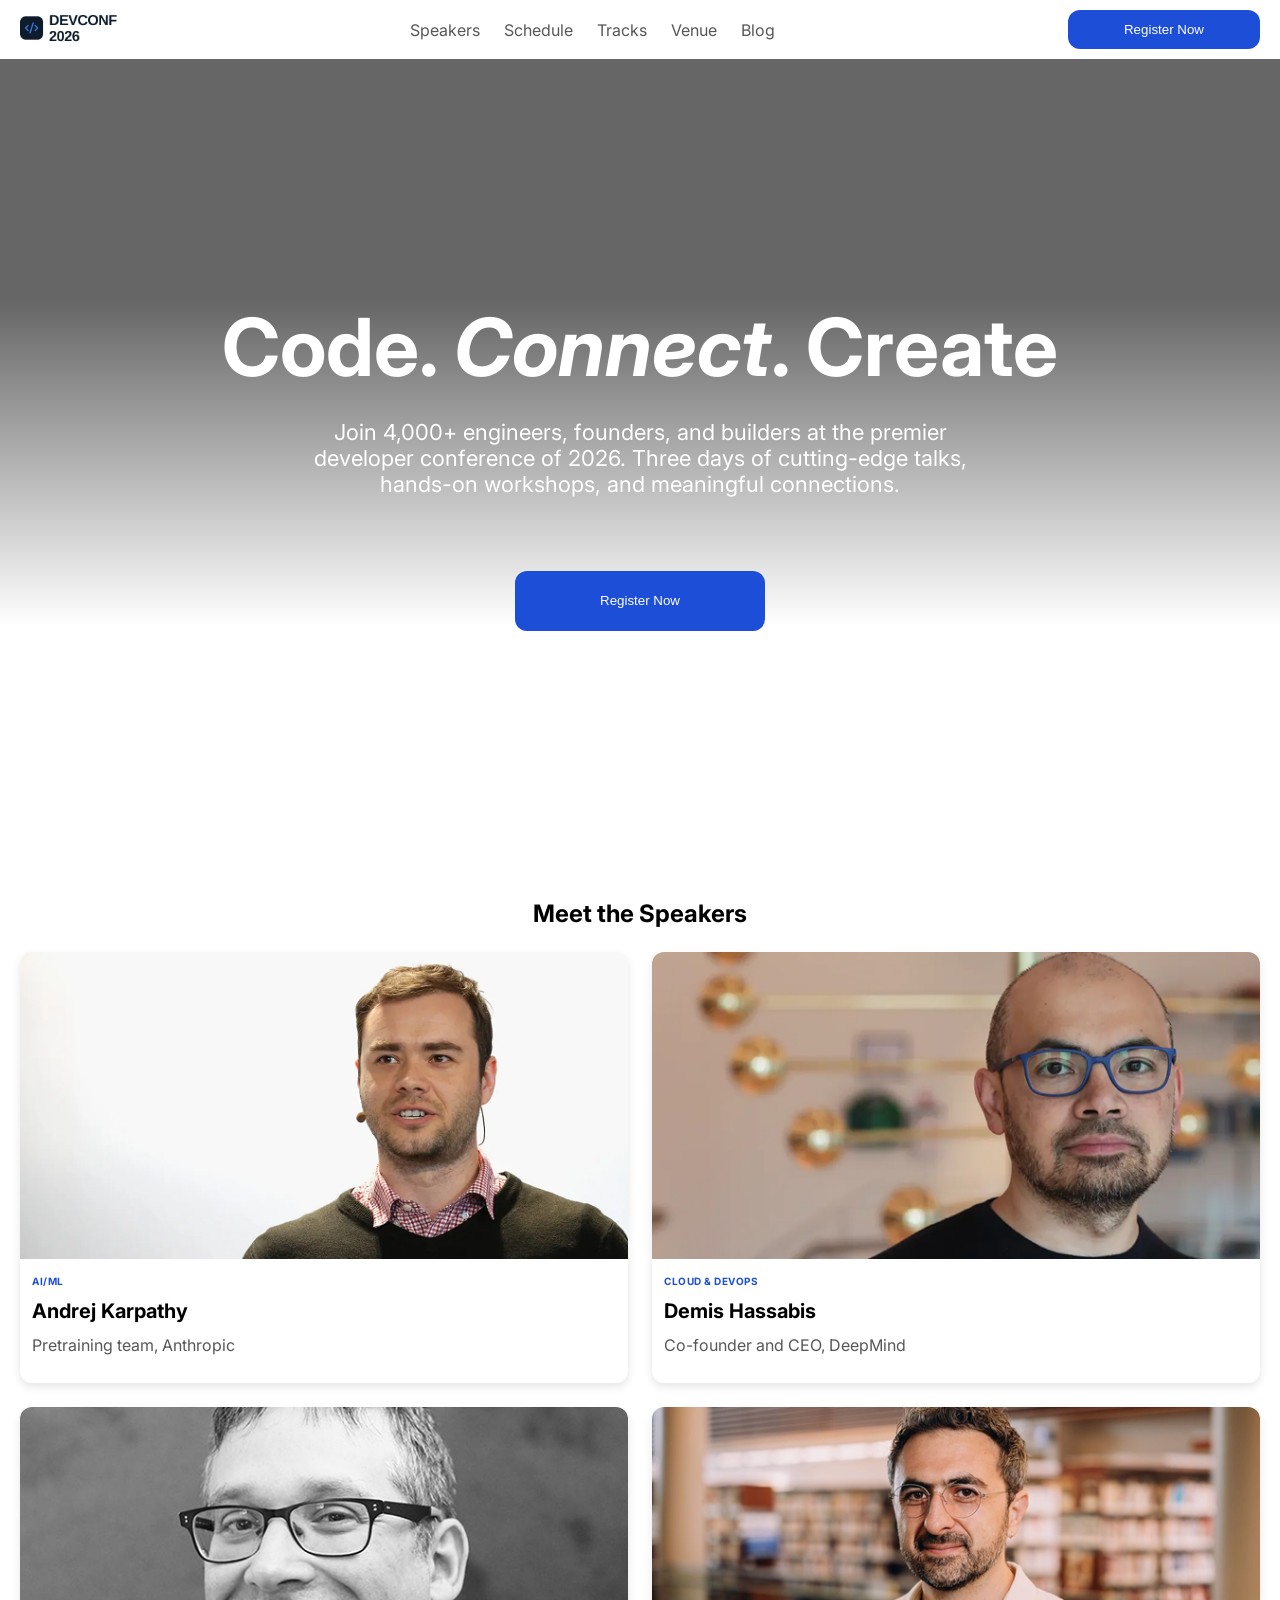
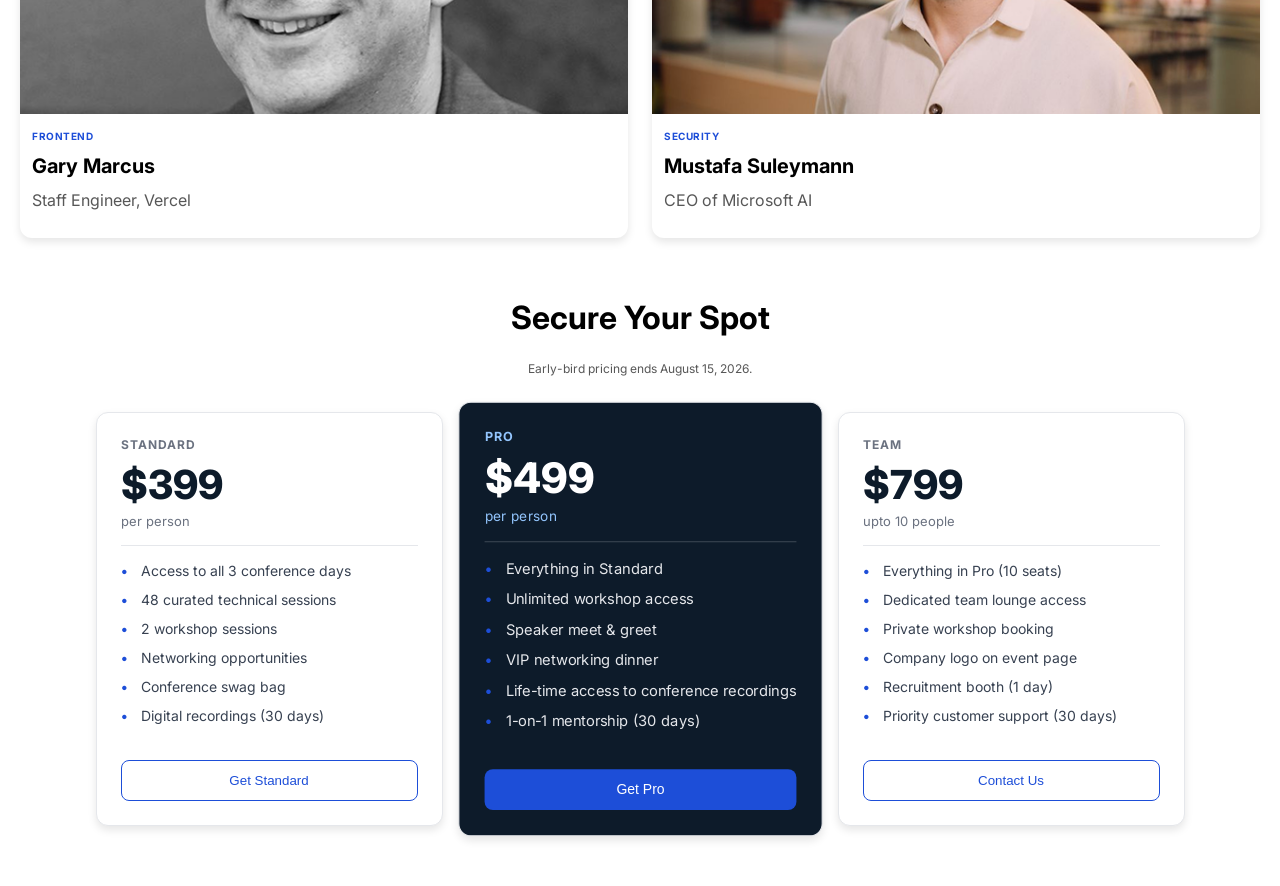
==== index.html @ 2008f403 "changed file name to index.html to publish on github" ====
<!DOCTYPE html>
<html lang="en">
<head>
    <meta charset="UTF-8">
    <meta name="viewport" content="width=device-width, initial-scale=1.0">
    <title>Dev Conf 2026</title>
    <link rel="stylesheet" href="style.css">
    <link href="https://fonts.googleapis.com/css2?family=Inter:wght@400;600;700&display=swap" rel="stylesheet">

</head>
<body>
    <header>
        <nav class="navbar container">
            <div class="logo">
                <img src="./assets/logo.png" alt="user-icon">
            </div>
            <div class="navigation">
                <ul>
                    <li><a href="#">Speakers</a></li>
                    <li><a href="#">Schedule</a></li>
                    <li><a href="#">Tracks</a></li>
                    <li><a href="#">Venue</a></li>
                    <li><a href="#">Blog</a></li>
                </ul>
            </div>
            <div>
                <button class="register-btn">Register Now</button>
            </div>
        </nav>
    </header>
    <main>
        <section class="banner">
            <h1>Code. <em>Connect</em>. Create</h1>
            <p>Join 4,000+ engineers, founders, and builders at the premier developer conference of 2026. Three days of cutting-edge talks, hands-on workshops, and meaningful connections.</p>
            <button class="register-btn">Register Now</button>
        </section>
        <section class="speakers container">
            <h1>Meet the Speakers</h1>
            <div class="card-container">
                <div class="card">
                    <img src="./assets/andrej.png" alt="andrej-karpathy">
                    <p class="track">AI/ML</p>
                    <h3>Andrej Karpathy</h3>
                    <p>Pretraining team, Anthropic</p>
                </div>
                <div class="card">
                    <img src="./assets/demis.png" alt="Demis Hassabis">
                    <p class="track">CLOUD & DEVOPS</p>
                    <h3>Demis Hassabis</h3>
                    <p>Co-founder and CEO, DeepMind</p>
                </div>
                <div class="card">
                    <img src="./assets/gary.png" alt="Gary Marcus">
                    <p class="track">FRONTEND</p>
                    <h3>Gary Marcus</h3>
                    <p>Staff Engineer, Vercel</p>
                </div>
                <div class="card">
                    <img src="./assets/mustafa.png" alt="Mustafa Suleymann">
                    <p class="track">SECURITY</p>
                    <h3>Mustafa Suleymann</h3>
                    <p>CEO of Microsoft AI</p>
                </div>
            </div>
        </section>
        <section class="secure-your-spot container">
            <h1>Secure Your Spot</h1>
            <p>Early-bird pricing ends August 15, 2026.</p>
            <div class="pricing-container">
                <div class="price-card">
                    <h3 class="plan">Standard</h3>
                    <p class="price">$399</p>
                    <p class="per">per person</p>
                    <ul>
                        <li>Access to all 3 conference days</li>
                        <li>48 curated technical sessions</li>
                        <li>2 workshop sessions</li>
                        <li>Networking opportunities</li>
                        <li>Conference swag bag</li>
                        <li>Digital recordings (30 days)</li>
                    </ul>
                    <button class="subscribe-btn">Get Standard</button>
                </div>
                <div class="price-card featured-card">
                    <h3 class="plan">Pro</h3>
                    <p class="price">$499</p>
                    <p class="per">per person</p>
                    <ul>
                        <li>Everything in Standard</li>
                        <li>Unlimited workshop access</li>
                        <li>Speaker meet & greet</li>
                        <li>VIP networking dinner</li>
                        <li>Life-time access to conference recordings</li>
                        <li>1-on-1 mentorship (30 days)</li>
                    </ul>
                    <button class="subscribe-btn">Get Pro</button>
                </div>
                <div class="price-card">
                    <h3 class="plan">Team</h3>
                    <p class="price">$799</p>
                    <p class="per">upto 10 people</p>
                    <ul>
                        <li>Everything in Pro (10 seats)</li>
                        <li>Dedicated team lounge access</li>
                        <li>Private workshop booking</li>
                        <li>Company logo on event page</li>
                        <li>Recruitment booth (1 day)</li>
                        <li>Priority customer support (30 days)</li>
                    </ul>
                    <button class="subscribe-btn">Contact Us</button>
                </div>
            </div>
        </section>
    </main>
</body>
</html>
---- style.css ----
*{
    margin: 0px;
    padding: 0px;
}
body{
    background-color: #ffffff;
    font-family: "Inter", sans-serif;
}
.container{
    max-width: 1320px;     
    margin: 0 auto;        
    padding: 0 20px;       
}


/* navbar styles */
.navbar{
    display: flex;
    justify-content: space-between;
    align-items: center;
    padding: 10px 20px;
    flex-wrap: wrap;
    gap: 12px;

    position: sticky;
    top: 0;
    z-index: 10;
}

nav ul{
    display: flex;
    list-style: none;
    justify-content: space-between;
    background-color: #ffffff;
    gap:24px;
}

nav ul li a{
    text-decoration: none;
    color: #575757;
    position: relative;
    padding-bottom: 4px;
    transition: color 0.3s ease;
}
nav ul li a::after{
    content: "";
    display: block;
    position: absolute;
    left: 0;
    bottom: 0;
    width: 0;
    height: 2px;
    background-color: #1d4ed8;
    transition: width 0.3s ease;
}
nav ul li a:hover{
    color: #1d4ed8;
}
nav ul li a:hover::after{
    width: 100%;
}

.logo img{
    height: 32px;   
    width: auto;  
}
.register-btn{
    padding: 12px 12px;
    width: 192px;
    height: auto;
    background-color: #1d4ed8;
    color: #ffffff;
    border: none;
    border-radius: 12px;
    cursor: pointer;
    transition: background-color 0.3s ease, transform 0.2s ease, box-shadow 0.3s ease;
}
.register-btn:hover{
    background-color: #163a9e;
    transform: translateY(-2px);
    box-shadow: 0 6px 16px rgba(29, 78, 216, 0.4);
}
.register-btn:active{
    transform: translateY(0);
    box-shadow: 0 3px 8px rgba(29, 78, 216, 0.3);
}

/* hero banner styles */
.banner{
    background: linear-gradient(to bottom, rgba(0, 0, 0, 0.6000000238418579) 30.000001192092896%,rgba(0, 0, 0, 0) 69.9999988079071%) , url('/assignment01/assets/banner.jpg');
    background-size: cover;
    min-height: 90vh;
    background-position: center;

    display: flex;
    flex-direction: column;
    justify-content: center;
    align-items: center;
    text-align: center;
    color: #ffffff;
    gap: 24px;
}
.banner h1{
    font-size: 80px;
    font-weight: bold;
}
.banner p{
    font-size: 22px;

    letter-spacing: 0px;
     max-width: 700px;
}
.banner .register-btn{
     margin-top: 50px;
     width: 250px;
     height: 60px;
}


/* meet the speaker section */
.speakers{
    display: flex;
    flex-direction: column;
    align-items: center;
    gap: 24px;
    margin-top: 30px;
    
}
.card-container{
    display: grid;
    grid-template-columns: repeat(2, 1fr);
    gap: 24px;
    
}
.card-container .card{
    background-color: #ffffff;
    border-radius: 12px;
    box-shadow: 0 4px 8px rgba(0, 0, 0, 0.1);
    overflow: hidden;
    padding-bottom: 16px;
    transition: transform 0.3s ease, box-shadow 0.3s ease;
}
.card-container .card:hover{
    transform: translateY(-4px);
    box-shadow: 0 8px 16px rgba(0, 0, 0, 0.2);
}
.card-container .card img{
    width: 100%;
    height: auto;
}
.card-container .card h3{
    font-size: 20px;
    margin: 12px 12px;
}
.card-container .card p{
    font-size: 16px;
    margin: 12px 12px;
    color: #575757;
}
.card-container .card .track{
    color: #1d4ed8;
    font-size: 10px;
    font-weight: 700;
    letter-spacing: 0.5px;
}

/* Secure your spot section */

.pricing-container{
    display: grid;
    grid-template-columns: repeat(3, 1fr);
    gap: 24px;
}
.secure-your-spot{
    display: flex;
    flex-direction: column;
    align-items: center;
    gap: 12px;
    padding: 60px;
}
.secure-your-spot h1{
    font-size: 32px;
    font-weight: bold;
    margin-bottom: 12px;
}

.secure-your-spot > p{          /* access immediate child paragraph */
    font-size: 12px;
    color: #575757;
    margin-bottom: 24px;
}

.price-card{
    /* colors as variables: the featured card overrides these in ONE place */
    --label-color: #6b7280;
    --price-color: #0d1b2a;
    --body-color: #374151;
    --divider-color: #e5e7eb;

    background: #ffffff;
    border: 1px solid #e5e7eb;
    border-radius: 12px;
    padding: 24px;
    display: flex;
    flex-direction: column;
    box-shadow: 0 4px 8px rgba(0, 0, 0, 0.1);
    transition: transform 0.3s ease, box-shadow 0.3s ease;
}
.price-card:hover{
    transform: translateY(-4px);
    box-shadow: 0 8px 16px rgba(0, 0, 0, 0.2);
}
.price-card.featured-card{
    --label-color: #93c5fd;
    --price-color: #ffffff;
    --body-color: #e5e7eb;
    --divider-color: rgba(255, 255, 255, 0.2);
    background: #0d1b2a;
    transform: scale(1.05); 
}
.subscribe-btn{
    margin-top: auto;       
    padding: 12px;
    border-radius: 8px;
    border: 1px solid #1d4ed8;
    background: #ffffff;
    color: #1d4ed8;
    cursor: pointer;
}
.featured-card .subscribe-btn{
    background: #1d4ed8;
    color: #ffffff;
    border: none;
}

/* plan label / price / per-person */
.price-card .plan{
    font-size: 12px;
    font-weight: 700;
    text-transform: uppercase;
    letter-spacing: 1px;
    color: var(--label-color);
    margin: 0;
}
.price-card .price{
    font-size: 40px;
    font-weight: 800;
    color: var(--price-color);
    margin: 8px 0 0;
}
.price-card .per{
    font-size: 13px;
    color: var(--label-color);
    margin: 4px 0 16px;
    padding-bottom: 16px;
    border-bottom: 1px solid var(--divider-color);   /* divider under the price block */
}

/* feature list with blue dots */
.price-card ul{
    list-style: none;
    padding: 0;
    margin: 0 0 24px;
    text-align: left;
    flex-grow: 1;               /* fills space so buttons align at the bottom */
}
.price-card li{
    position: relative;
    padding-left: 20px;
    margin-bottom: 12px;
    font-size: 14px;
    color: var(--body-color);
}
.price-card li::before{
    content: "•";
    position: absolute;
    left: 0;
    color: #1d4ed8;
    font-weight: bold;
}
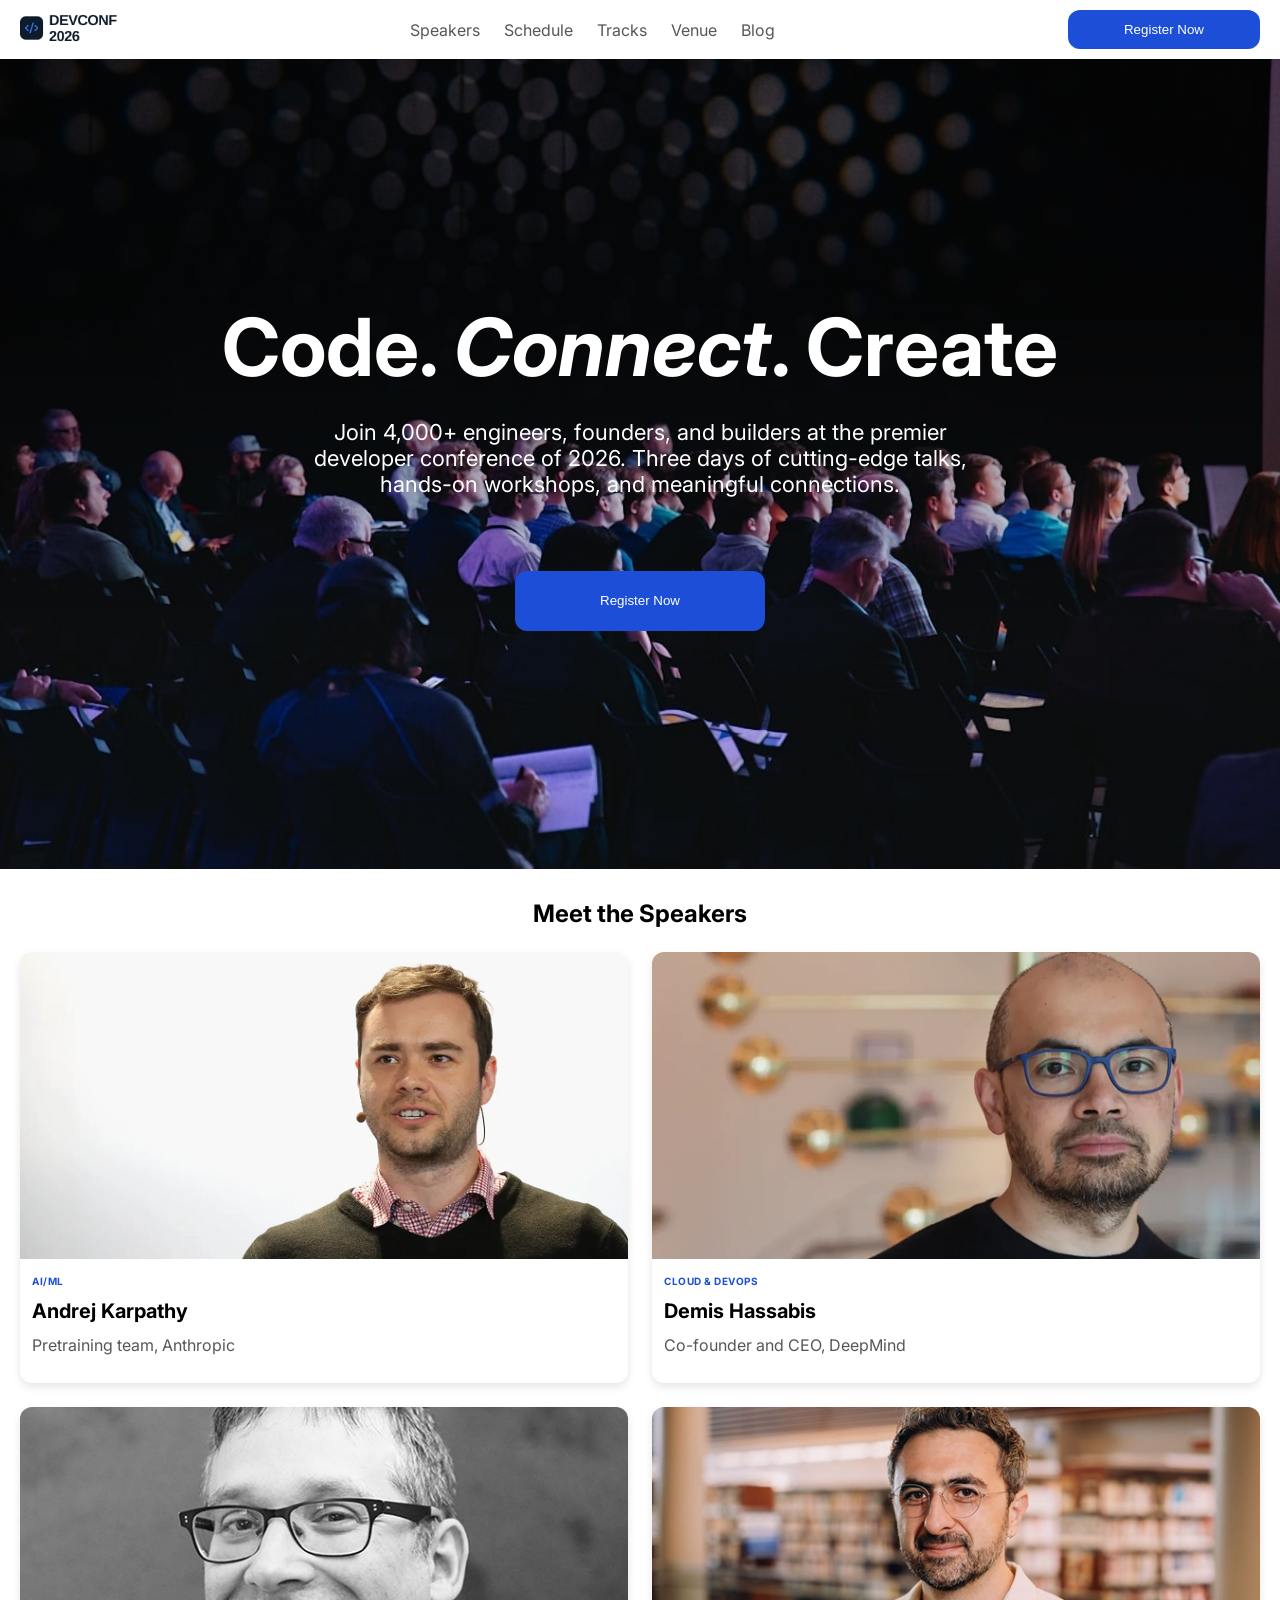
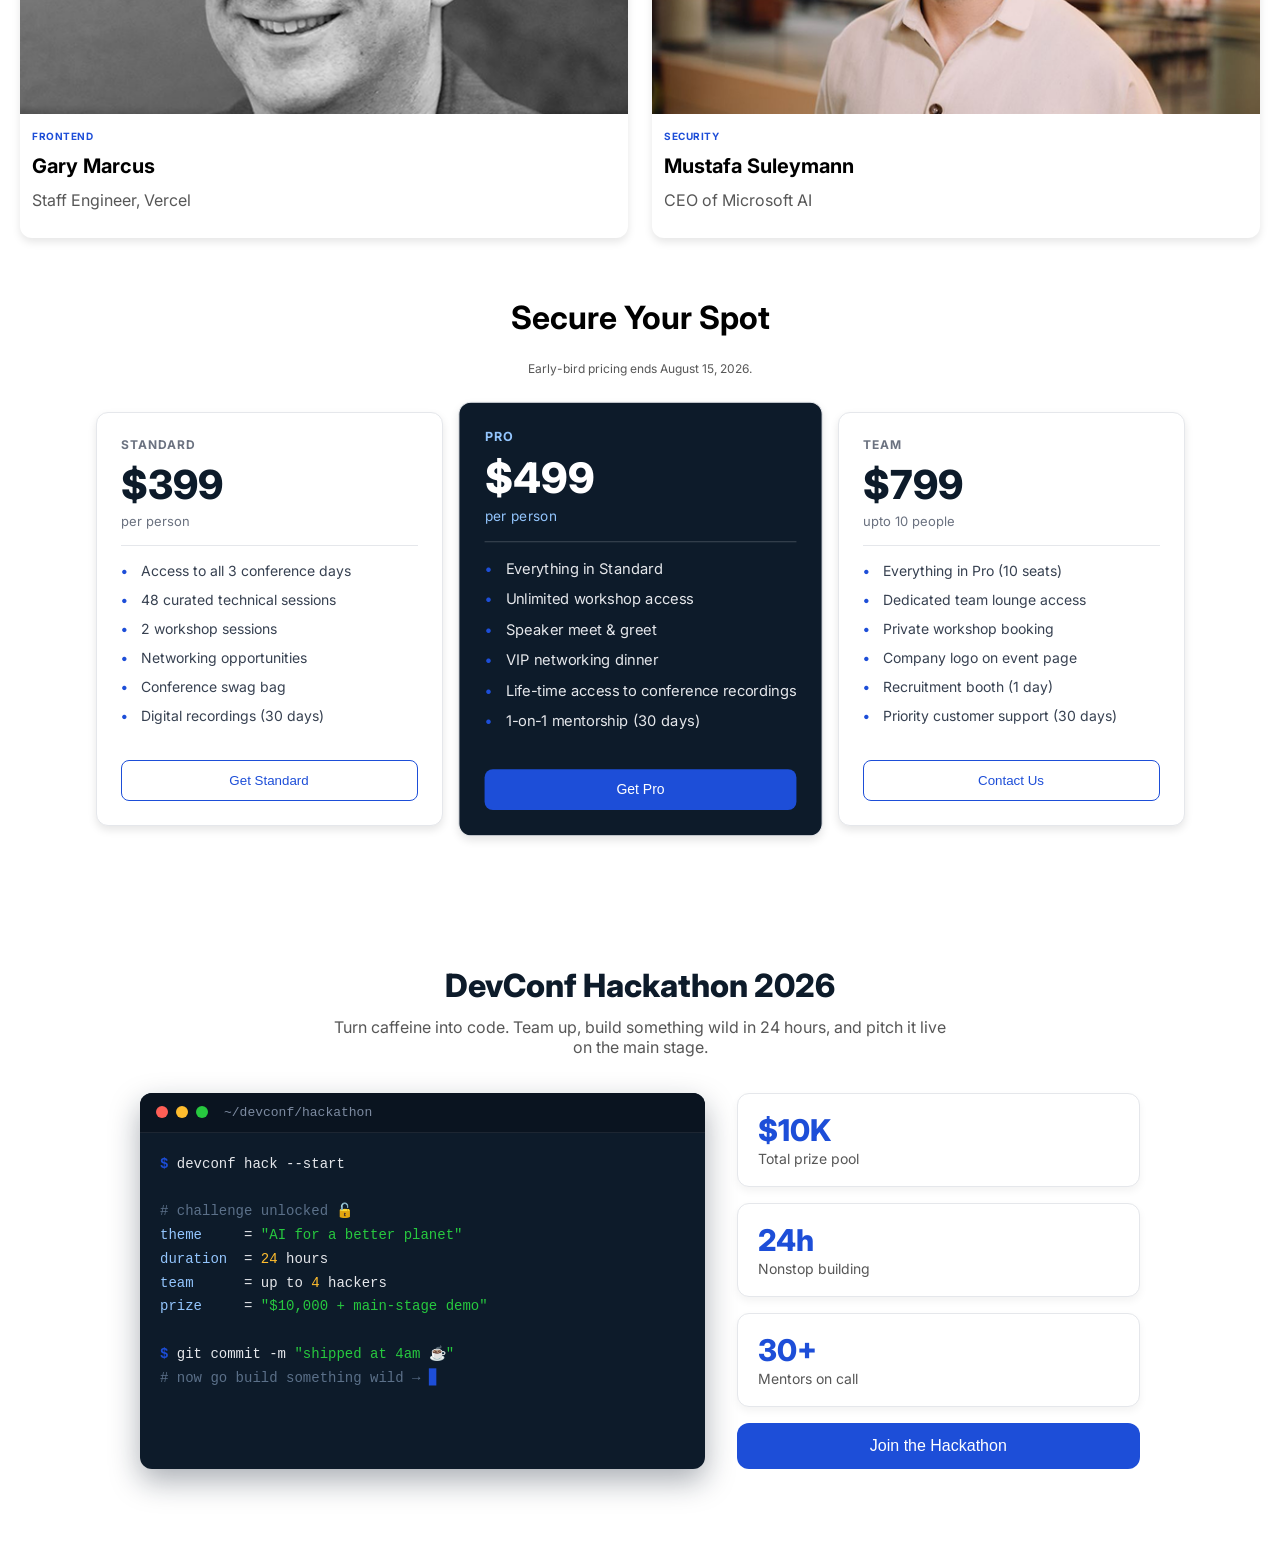
==== commit ea650283: "added ai-challenge section" ====
--- a/index.html
+++ b/index.html
@@ -111,6 +111,45 @@
                 </div>
             </div>
         </section>
+        <section class="hackathon container">
+            <h2 class="hack-title">DevConf Hackathon 2026</h2>
+            <p class="hack-subtitle">Turn caffeine into code. Team up, build something wild in 24 hours, and pitch it live on the main stage.</p>
+            <div class="hack-layout">
+                <div class="terminal">
+                    <div class="terminal-bar">
+                        <span class="dot dot-red"></span>
+                        <span class="dot dot-yellow"></span>
+                        <span class="dot dot-green"></span>
+                        <span class="terminal-path">~/devconf/hackathon</span>
+                    </div>
+<pre class="terminal-body"><span class="c-prompt">$</span> devconf hack --start
+
+<span class="c-comment"># challenge unlocked 🔓</span>
+<span class="c-key">theme</span>     = <span class="c-str">"AI for a better planet"</span>
+<span class="c-key">duration</span>  = <span class="c-num">24</span> hours
+<span class="c-key">team</span>      = up to <span class="c-num">4</span> hackers
+<span class="c-key">prize</span>     = <span class="c-str">"$10,000 + main-stage demo"</span>
+
+<span class="c-prompt">$</span> git commit -m <span class="c-str">"shipped at 4am ☕"</span>
+<span class="c-comment"># now go build something wild →</span> <span class="cursor">▋</span></pre>
+                </div>
+                <div class="hack-details">
+                    <div class="hack-stat">
+                        <span class="hack-num">$10K</span>
+                        <span class="hack-label">Total prize pool</span>
+                    </div>
+                    <div class="hack-stat">
+                        <span class="hack-num">24h</span>
+                        <span class="hack-label">Nonstop building</span>
+                    </div>
+                    <div class="hack-stat">
+                        <span class="hack-num">30+</span>
+                        <span class="hack-label">Mentors on call</span>
+                    </div>
+                    <button class="register-btn hack-btn">Join the Hackathon</button>
+                </div>
+            </div>
+        </section>
     </main>
 </body>
 </html>
--- a/style.css
+++ b/style.css
@@ -87,7 +87,7 @@
 
 /* hero banner styles */
 .banner{
-    background: linear-gradient(to bottom, rgba(0, 0, 0, 0.6000000238418579) 30.000001192092896%,rgba(0, 0, 0, 0) 69.9999988079071%) , url('/assignment01/assets/banner.jpg');
+    background: linear-gradient(to bottom, rgba(0, 0, 0, 0.6000000238418579) 30.000001192092896%,rgba(0, 0, 0, 0) 69.9999988079071%) , url('./assets/banner.jpg');
     background-size: cover;
     min-height: 90vh;
     background-position: center;
@@ -280,4 +280,119 @@
 }
 
 
-
+/* ===== DevConf Hackathon (AI challenge section) ===== */
+.hackathon{
+    display: flex;
+    flex-direction: column;
+    align-items: center;
+    text-align: center;
+    padding: 80px 20px;
+    gap: 12px;
+}
+.hack-title{
+    font-size: 32px;
+    font-weight: 800;
+    color: #0d1b2a;
+}
+.hack-subtitle{
+    font-size: 16px;
+    color: #575757;
+    max-width: 620px;
+    margin-bottom: 24px;
+}
+.hack-layout{
+    display: grid;
+    grid-template-columns: 1.4fr 1fr;
+    gap: 32px;
+    width: 100%;
+    max-width: 1000px;
+}
+
+/* terminal panel */
+.terminal{
+    background: #0d1b2a;
+    border-radius: 12px;
+    overflow: hidden;
+    box-shadow: 0 12px 30px rgba(13, 27, 42, 0.35);
+    text-align: left;
+}
+.terminal-bar{
+    display: flex;
+    align-items: center;
+    gap: 8px;
+    padding: 12px 16px;
+    background: #0a1420;
+    border-bottom: 1px solid rgba(255, 255, 255, 0.08);
+}
+.dot{
+    width: 12px;
+    height: 12px;
+    border-radius: 50%;
+}
+.dot-red{ background: #ff5f56; }
+.dot-yellow{ background: #ffbd2e; }
+.dot-green{ background: #27c93f; }
+.terminal-path{
+    margin-left: 8px;
+    font-size: 13px;
+    color: #7d8ba1;
+    font-family: Consolas, Monaco, "Courier New", monospace;
+}
+.terminal-body{
+    margin: 0;
+    padding: 20px;
+    font-family: Consolas, Monaco, "Courier New", monospace;
+    font-size: 14px;
+    line-height: 1.7;
+    color: #e5e7eb;
+    white-space: pre-wrap;        /* wrap long lines instead of overflowing on mobile */
+    word-break: break-word;
+}
+.c-prompt{ color: #1d4ed8; font-weight: 700; }
+.c-comment{ color: #5b7089; }
+.c-key{ color: #93c5fd; }
+.c-str{ color: #27c93f; }
+.c-num{ color: #ffbd2e; }
+.cursor{ color: #1d4ed8; font-weight: 700; animation: blink 1s steps(1) infinite; }
+@keyframes blink{ 50%{ opacity: 0; } }
+
+/* details column */
+.hack-details{
+    display: flex;
+    flex-direction: column;
+    justify-content: center;
+    gap: 16px;
+}
+.hack-stat{
+    background: #ffffff;
+    border: 1px solid #e5e7eb;
+    border-radius: 12px;
+    padding: 18px 20px;
+    text-align: left;
+    box-shadow: 0 4px 8px rgba(0, 0, 0, 0.05);
+}
+.hack-num{
+    display: block;
+    font-size: 30px;
+    font-weight: 800;
+    color: #1d4ed8;
+}
+.hack-label{
+    font-size: 14px;
+    color: #575757;
+}
+.hack-btn{
+    width: 100%;
+    padding: 14px;
+    font-size: 16px;
+}
+
+/* stack on smaller screens */
+@media (max-width: 768px){
+    .hack-layout{
+        grid-template-columns: 1fr;
+    }
+}
+
+
+
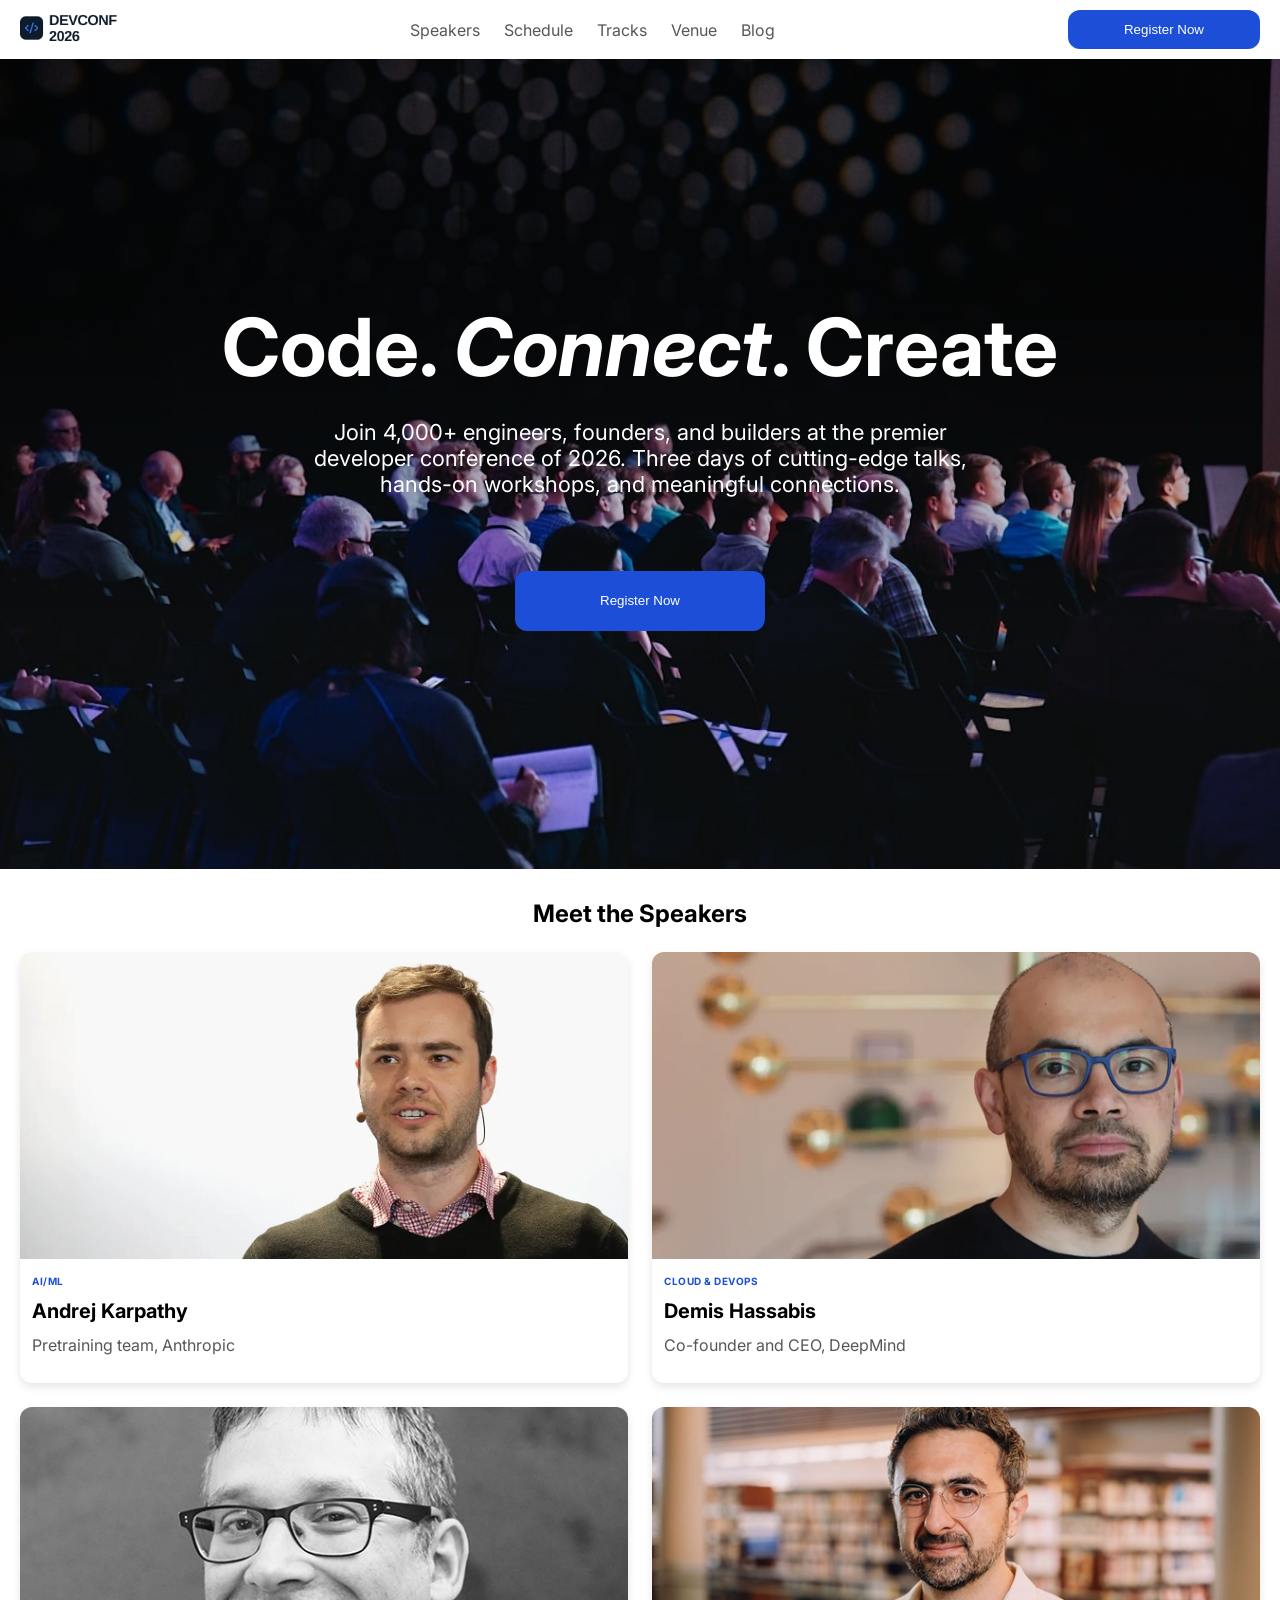
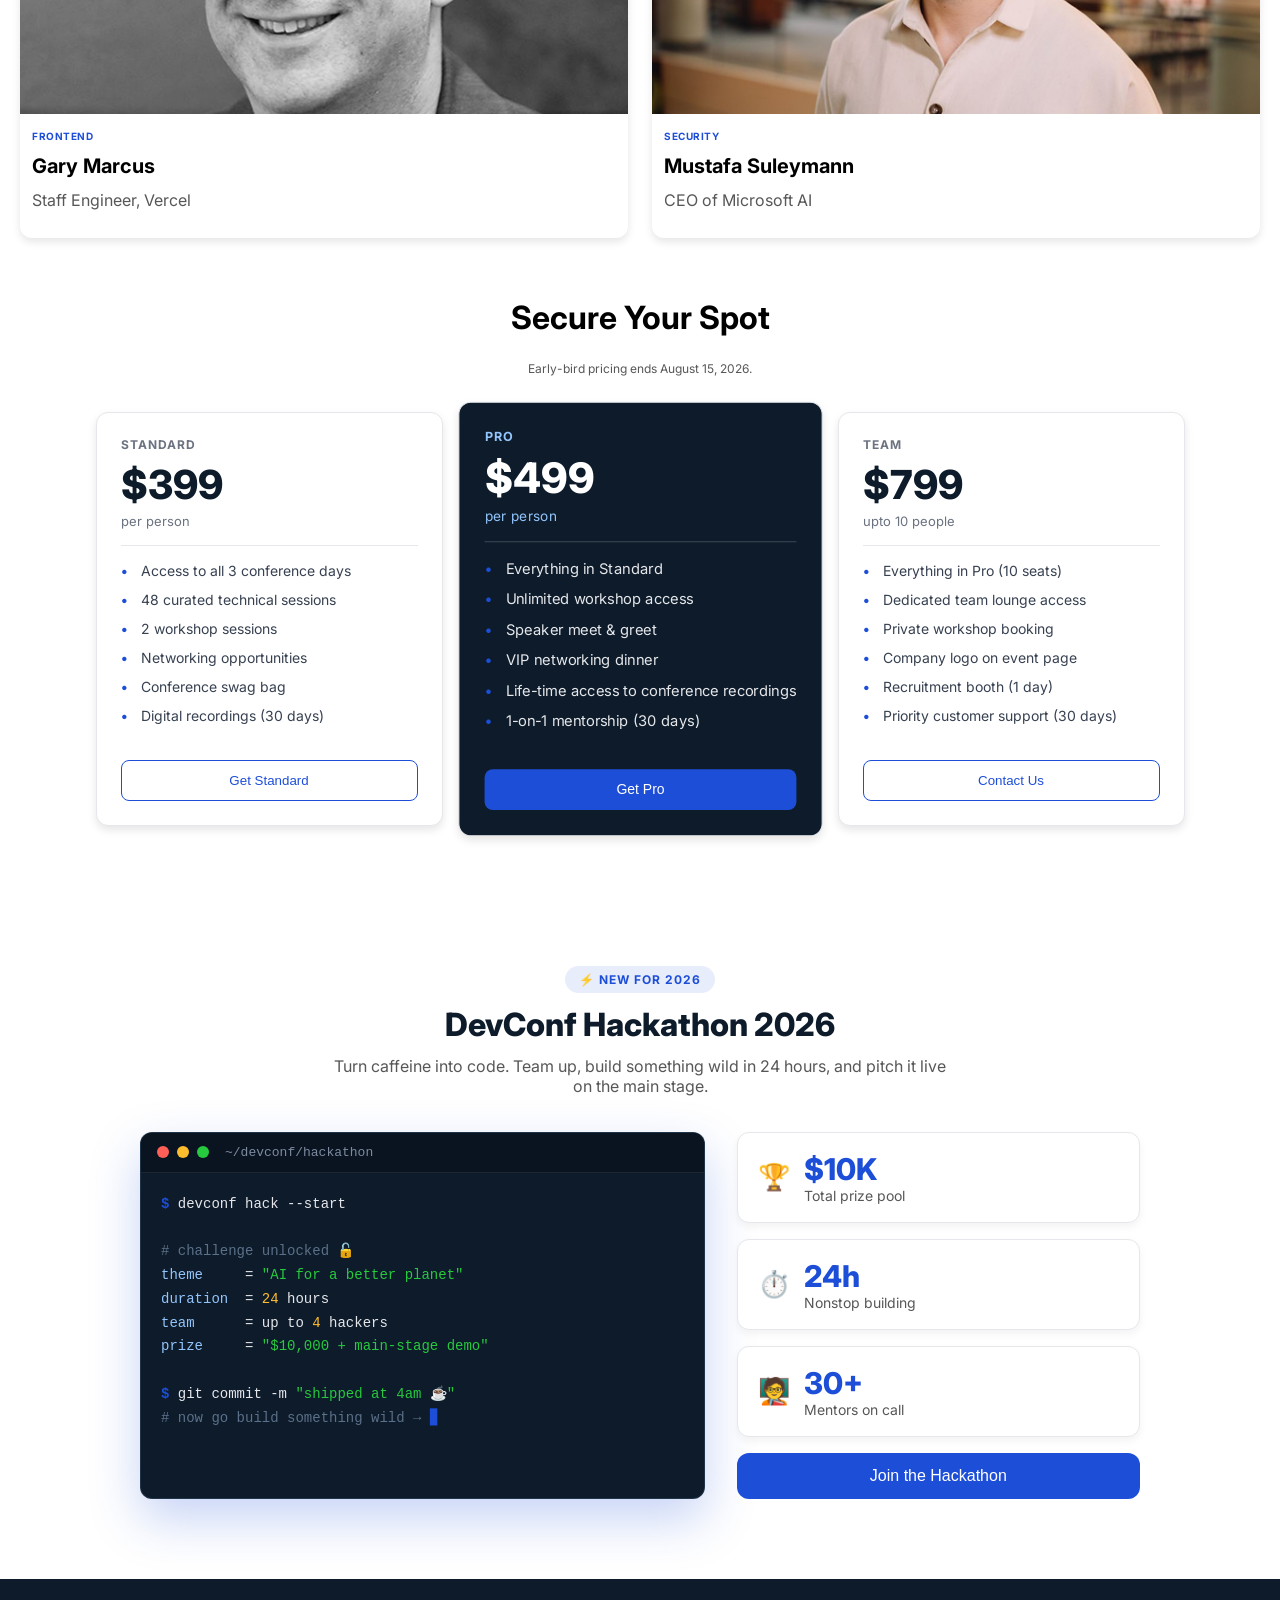
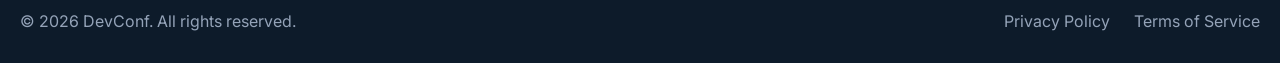
==== commit a271305e: "added footer" ====
--- a/index.html
+++ b/index.html
@@ -112,6 +112,7 @@
             </div>
         </section>
         <section class="hackathon container">
+            <span class="hack-badge">⚡ New for 2026</span>
             <h2 class="hack-title">DevConf Hackathon 2026</h2>
             <p class="hack-subtitle">Turn caffeine into code. Team up, build something wild in 24 hours, and pitch it live on the main stage.</p>
             <div class="hack-layout">
@@ -135,21 +136,42 @@
                 </div>
                 <div class="hack-details">
                     <div class="hack-stat">
-                        <span class="hack-num">$10K</span>
-                        <span class="hack-label">Total prize pool</span>
+                        <span class="hack-icon">🏆</span>
+                        <div class="hack-stat-text">
+                            <span class="hack-num">$10K</span>
+                            <span class="hack-label">Total prize pool</span>
+                        </div>
                     </div>
                     <div class="hack-stat">
-                        <span class="hack-num">24h</span>
-                        <span class="hack-label">Nonstop building</span>
+                        <span class="hack-icon">⏱️</span>
+                        <div class="hack-stat-text">
+                            <span class="hack-num">24h</span>
+                            <span class="hack-label">Nonstop building</span>
+                        </div>
                     </div>
                     <div class="hack-stat">
-                        <span class="hack-num">30+</span>
-                        <span class="hack-label">Mentors on call</span>
+                        <span class="hack-icon">🧑‍🏫</span>
+                        <div class="hack-stat-text">
+                            <span class="hack-num">30+</span>
+                            <span class="hack-label">Mentors on call</span>
+                        </div>
                     </div>
                     <button class="register-btn hack-btn">Join the Hackathon</button>
                 </div>
             </div>
         </section>
     </main>
+
+    <footer class="site-footer">
+    <div class="footer-bar container">
+        <p class="copyright">© 2026 DevConf. All rights reserved.</p>
+        <div class="footer-links">
+            <a href="#">Privacy Policy</a>
+            <a href="#">Terms of Service</a>
+        </div>
+    </div>
+    </footer>
+
+
 </body>
 </html>
--- a/style.css
+++ b/style.css
@@ -280,7 +280,7 @@
 }
 
 
-/* ===== DevConf Hackathon (AI challenge section) ===== */
+/*DevConf Hackathon (AI challenge section)*/
 .hackathon{
     display: flex;
     flex-direction: column;
@@ -288,6 +288,17 @@
     text-align: center;
     padding: 80px 20px;
     gap: 12px;
+}
+.hack-badge{
+    display: inline-block;
+    padding: 6px 14px;
+    border-radius: 999px;
+    background: rgba(29, 78, 216, 0.1);
+    color: #1d4ed8;
+    font-size: 12px;
+    font-weight: 700;
+    letter-spacing: 1px;
+    text-transform: uppercase;
 }
 .hack-title{
     font-size: 32px;
@@ -311,9 +322,10 @@
 /* terminal panel */
 .terminal{
     background: #0d1b2a;
+    border: 1px solid rgba(147, 197, 253, 0.15);
     border-radius: 12px;
     overflow: hidden;
-    box-shadow: 0 12px 30px rgba(13, 27, 42, 0.35);
+    box-shadow: 0 20px 50px rgba(29, 78, 216, 0.25);   /* blue glow */
     text-align: left;
 }
 .terminal-bar{
@@ -364,12 +376,29 @@
     gap: 16px;
 }
 .hack-stat{
+    display: flex;
+    align-items: center;
+    gap: 14px;
     background: #ffffff;
     border: 1px solid #e5e7eb;
     border-radius: 12px;
     padding: 18px 20px;
     text-align: left;
     box-shadow: 0 4px 8px rgba(0, 0, 0, 0.05);
+    transition: transform 0.25s ease, box-shadow 0.25s ease, border-color 0.25s ease;
+}
+.hack-stat:hover{
+    transform: translateY(-3px);
+    border-color: #1d4ed8;
+    box-shadow: 0 8px 18px rgba(29, 78, 216, 0.15);
+}
+.hack-icon{
+    font-size: 26px;
+    line-height: 1;
+}
+.hack-stat-text{
+    display: flex;
+    flex-direction: column;
 }
 .hack-num{
     display: block;
@@ -394,5 +423,29 @@
     }
 }
 
-
-
+/* footer section */
+
+.site-footer{
+    background: #0d1b2a;   /* dark navy, like the Figma */
+    color: #94a3b8;        /* muted gray text */
+    padding: 32px 0;
+}
+.footer-bar{
+    display: flex;
+    justify-content: space-between;   /* copyright left, links right */
+    align-items: center;
+    flex-wrap: wrap;                  /* stacks on small screens */
+    gap: 12px;
+}
+.footer-links{
+    display: flex;
+    gap: 24px;
+}
+.footer-links a{
+    color: #94a3b8;
+    text-decoration: none;
+    transition: color 0.3s ease;
+}
+.footer-links a:hover{
+    color: #ffffff;   /* or your blue #1d4ed8 */
+}
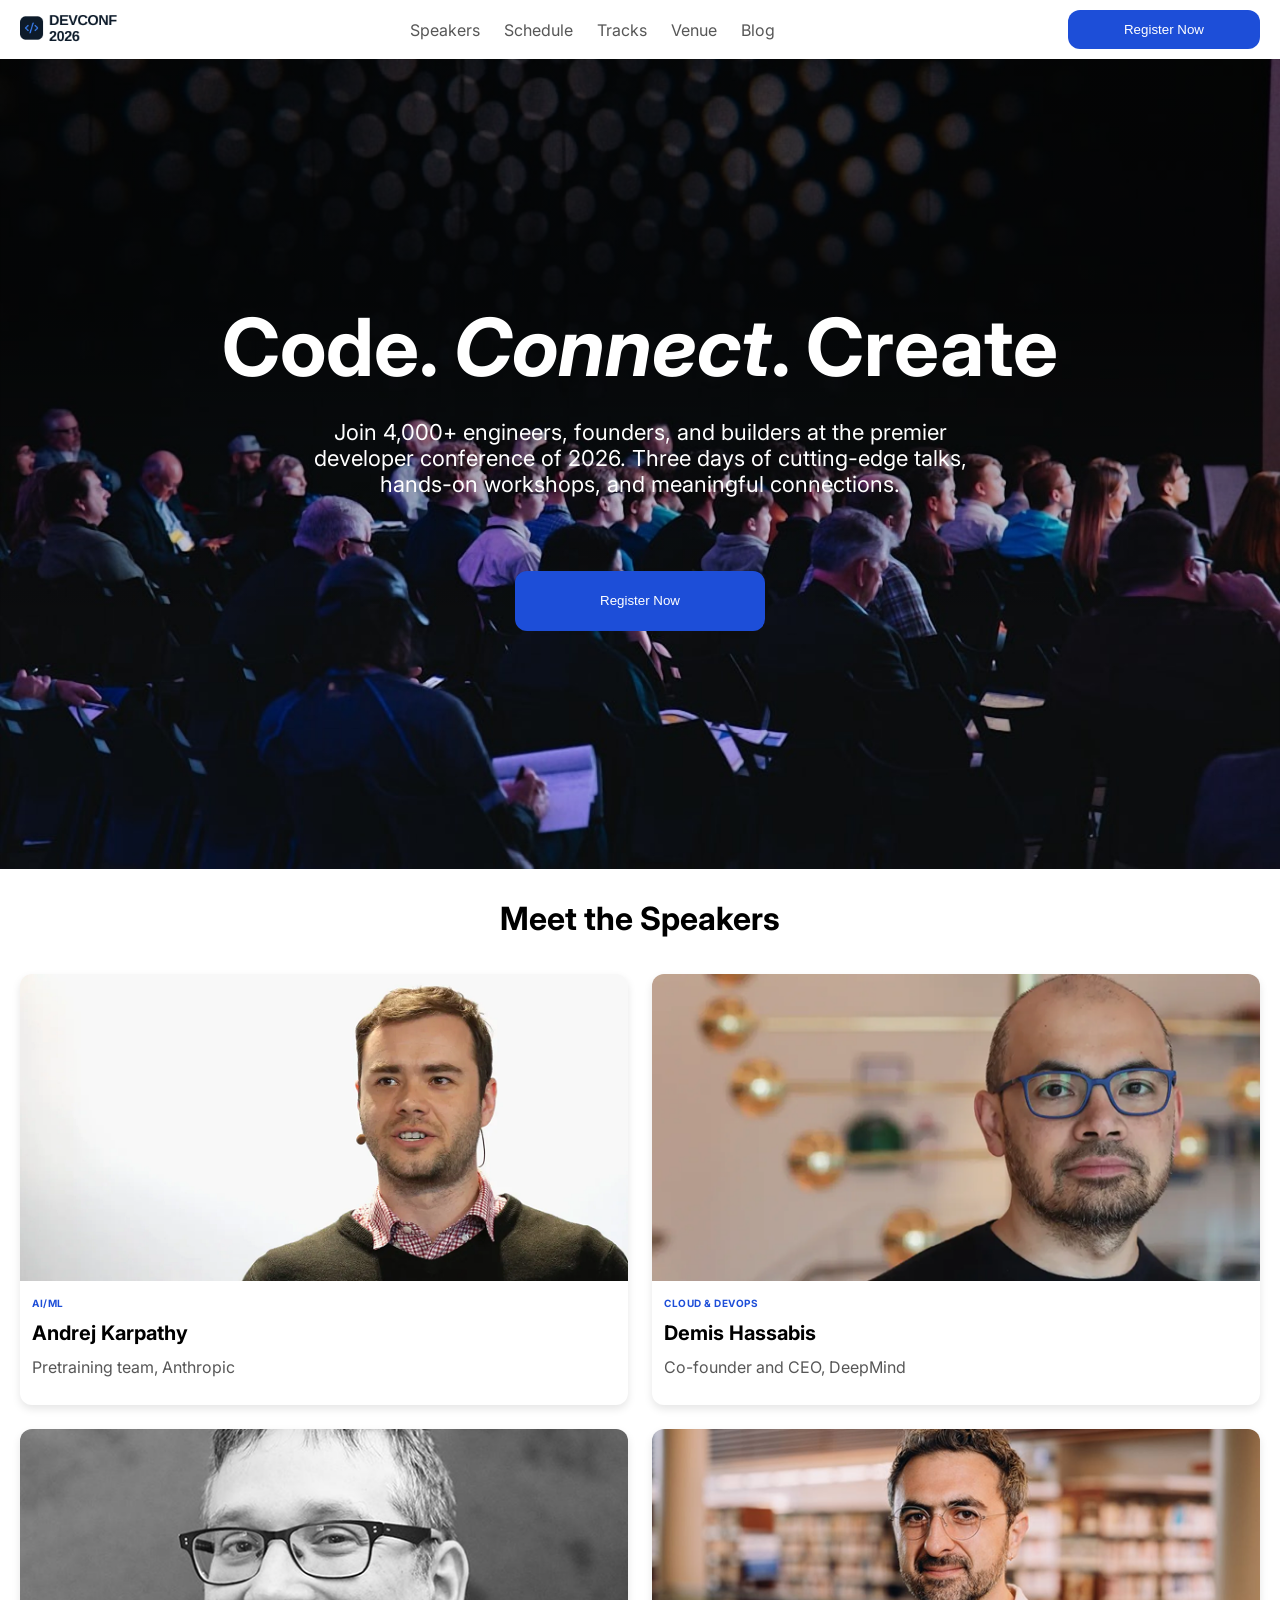
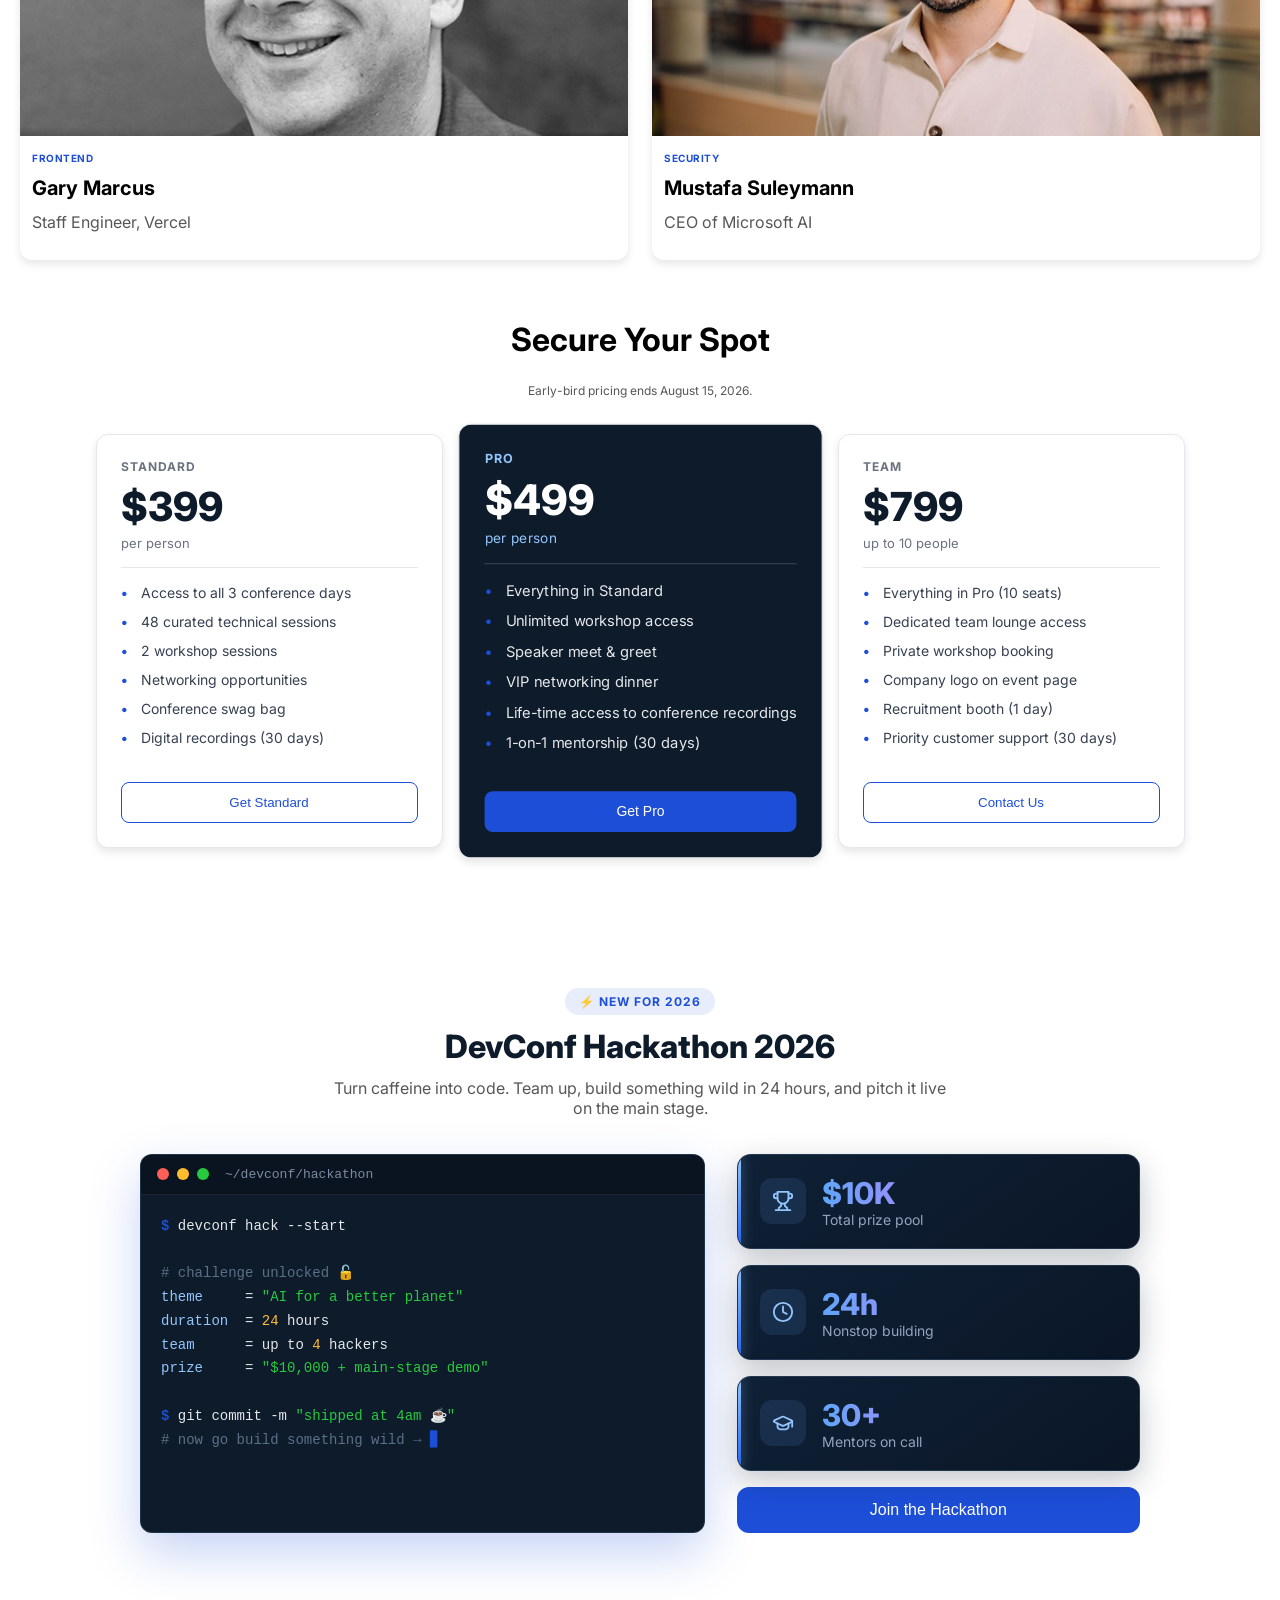
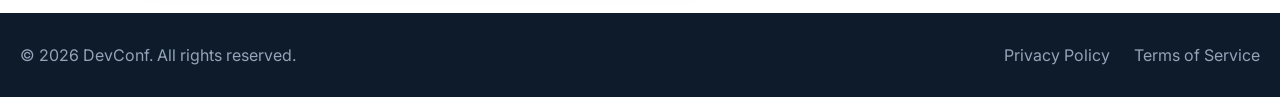
==== commit c1f7ba16: "final push" ====
--- a/index.html
+++ b/index.html
@@ -12,7 +12,7 @@
     <header>
         <nav class="navbar container">
             <div class="logo">
-                <img src="./assets/logo.png" alt="user-icon">
+                <img src="./assets/logo.png" alt="DevConf 2026 logo">
             </div>
             <div class="navigation">
                 <ul>
@@ -35,7 +35,7 @@
             <button class="register-btn">Register Now</button>
         </section>
         <section class="speakers container">
-            <h1>Meet the Speakers</h1>
+            <h2>Meet the Speakers</h2>
             <div class="card-container">
                 <div class="card">
                     <img src="./assets/andrej.png" alt="andrej-karpathy">
@@ -64,7 +64,7 @@
             </div>
         </section>
         <section class="secure-your-spot container">
-            <h1>Secure Your Spot</h1>
+            <h2>Secure Your Spot</h2>
             <p>Early-bird pricing ends August 15, 2026.</p>
             <div class="pricing-container">
                 <div class="price-card">
@@ -98,7 +98,7 @@
                 <div class="price-card">
                     <h3 class="plan">Team</h3>
                     <p class="price">$799</p>
-                    <p class="per">upto 10 people</p>
+                    <p class="per">up to 10 people</p>
                     <ul>
                         <li>Everything in Pro (10 seats)</li>
                         <li>Dedicated team lounge access</li>
@@ -136,21 +136,27 @@
                 </div>
                 <div class="hack-details">
                     <div class="hack-stat">
-                        <span class="hack-icon">🏆</span>
+                        <span class="hack-icon">
+                            <svg width="22" height="22" viewBox="0 0 24 24" fill="none" stroke="currentColor" stroke-width="2" stroke-linecap="round" stroke-linejoin="round"><path d="M6 9H4.5a2.5 2.5 0 0 1 0-5H6"></path><path d="M18 9h1.5a2.5 2.5 0 0 0 0-5H18"></path><path d="M4 22h16"></path><path d="M10 14.66V17c0 .55-.47.98-.97 1.21C7.85 18.75 7 20.24 7 22"></path><path d="M14 14.66V17c0 .55.47.98.97 1.21C16.15 18.75 17 20.24 17 22"></path><path d="M18 2H6v7a6 6 0 0 0 12 0V2Z"></path></svg>
+                        </span>
                         <div class="hack-stat-text">
                             <span class="hack-num">$10K</span>
                             <span class="hack-label">Total prize pool</span>
                         </div>
                     </div>
                     <div class="hack-stat">
-                        <span class="hack-icon">⏱️</span>
+                        <span class="hack-icon">
+                            <svg width="22" height="22" viewBox="0 0 24 24" fill="none" stroke="currentColor" stroke-width="2" stroke-linecap="round" stroke-linejoin="round"><circle cx="12" cy="12" r="10"></circle><polyline points="12 6 12 12 16 14"></polyline></svg>
+                        </span>
                         <div class="hack-stat-text">
                             <span class="hack-num">24h</span>
                             <span class="hack-label">Nonstop building</span>
                         </div>
                     </div>
                     <div class="hack-stat">
-                        <span class="hack-icon">🧑‍🏫</span>
+                        <span class="hack-icon">
+                            <svg width="22" height="22" viewBox="0 0 24 24" fill="none" stroke="currentColor" stroke-width="2" stroke-linecap="round" stroke-linejoin="round"><path d="M21.42 10.922a1 1 0 0 0-.019-1.838L12.83 5.18a2 2 0 0 0-1.66 0L2.6 9.08a1 1 0 0 0 0 1.832l8.57 3.908a2 2 0 0 0 1.66 0z"></path><path d="M22 10v6"></path><path d="M6 12.5V16a6 3 0 0 0 12 0v-3.5"></path></svg>
+                        </span>
                         <div class="hack-stat-text">
                             <span class="hack-num">30+</span>
                             <span class="hack-label">Mentors on call</span>
--- a/style.css
+++ b/style.css
@@ -178,7 +178,8 @@
     gap: 12px;
     padding: 60px;
 }
-.secure-your-spot h1{
+.speakers h2,
+.secure-your-spot h2{
     font-size: 32px;
     font-weight: bold;
     margin-bottom: 12px;
@@ -219,18 +220,32 @@
     transform: scale(1.05); 
 }
 .subscribe-btn{
-    margin-top: auto;       
+    margin-top: auto;
     padding: 12px;
     border-radius: 8px;
     border: 1px solid #1d4ed8;
     background: #ffffff;
     color: #1d4ed8;
     cursor: pointer;
+    transition: background-color 0.3s ease, color 0.3s ease, transform 0.2s ease, box-shadow 0.3s ease;
+}
+.subscribe-btn:hover{
+    background: #1d4ed8;       /* outlined buttons fill blue on hover */
+    color: #ffffff;
+    transform: translateY(-2px);
+    box-shadow: 0 6px 16px rgba(29, 78, 216, 0.35);
+}
+.subscribe-btn:active{
+    transform: translateY(0);
+    box-shadow: 0 3px 8px rgba(29, 78, 216, 0.3);
 }
 .featured-card .subscribe-btn{
     background: #1d4ed8;
     color: #ffffff;
     border: none;
+}
+.featured-card .subscribe-btn:hover{
+    background: #163a9e;       /* already-solid Pro button just darkens */
 }
 
 /* plan label / price / per-person */
@@ -376,25 +391,45 @@
     gap: 16px;
 }
 .hack-stat{
-    display: flex;
-    align-items: center;
-    gap: 14px;
-    background: #ffffff;
-    border: 1px solid #e5e7eb;
+    position: relative;
+    overflow: hidden;
+    display: flex;
+    align-items: center;
+    gap: 16px;
+    background: linear-gradient(145deg, #0f2136, #0a1626);   /* solid dark card */
+    border: 1px solid rgba(147, 197, 253, 0.15);
+    border-radius: 14px;
+    padding: 20px 22px;
+    text-align: left;
+    box-shadow: 0 10px 30px rgba(13, 27, 42, 0.25);
+    transition: transform 0.25s ease, box-shadow 0.25s ease, border-color 0.25s ease;
+}
+.hack-stat::before{                       /* glowing accent bar on the left */
+    content: "";
+    position: absolute;
+    left: 0;
+    top: 0;
+    bottom: 0;
+    width: 3px;
+    background: linear-gradient(#93c5fd, #2563eb);   /* navy-blue accent, matches the label */
+    box-shadow: 0 0 12px rgba(147, 197, 253, 0.6);    /* glow */
+    transition: box-shadow 0.3s ease, width 0.3s ease;
+}
+.hack-stat:hover{
+    transform: translateY(-4px);
+    border-color: rgba(29, 78, 216, 0.6);
+    box-shadow: 0 16px 40px rgba(29, 78, 216, 0.3);   /* blue glow */
+}
+.hack-icon{
+    display: flex;
+    align-items: center;
+    justify-content: center;
+    width: 46px;
+    height: 46px;
     border-radius: 12px;
-    padding: 18px 20px;
-    text-align: left;
-    box-shadow: 0 4px 8px rgba(0, 0, 0, 0.05);
-    transition: transform 0.25s ease, box-shadow 0.25s ease, border-color 0.25s ease;
-}
-.hack-stat:hover{
-    transform: translateY(-3px);
-    border-color: #1d4ed8;
-    box-shadow: 0 8px 18px rgba(29, 78, 216, 0.15);
-}
-.hack-icon{
-    font-size: 26px;
-    line-height: 1;
+    background: rgba(96, 165, 250, 0.12);   /* subtle blue tint on dark */
+    color: #93c5fd;                          /* the SVG stroke reads currentColor */
+    flex-shrink: 0;
 }
 .hack-stat-text{
     display: flex;
@@ -404,11 +439,18 @@
     display: block;
     font-size: 30px;
     font-weight: 800;
-    color: #1d4ed8;
+    background: linear-gradient(90deg, #60a5fa, #a78bfa);   /* gradient text */
+    -webkit-background-clip: text;
+    background-clip: text;
+    -webkit-text-fill-color: transparent;
 }
 .hack-label{
     font-size: 14px;
-    color: #575757;
+    color: #94a3b8;                /* quiet slate — lets the number be the hero */
+}
+.hack-stat:hover::before{
+    width: 4px;
+    box-shadow: 0 0 18px rgba(147, 197, 253, 0.95);
 }
 .hack-btn{
     width: 100%;
@@ -421,20 +463,26 @@
     .hack-layout{
         grid-template-columns: 1fr;
     }
+    .card-container{
+        grid-template-columns: 1fr;
+    }
+    .pricing-container{
+        grid-template-columns: 1fr;
+    }
 }
 
 /* footer section */
 
 .site-footer{
-    background: #0d1b2a;   /* dark navy, like the Figma */
-    color: #94a3b8;        /* muted gray text */
+    background: #0d1b2a;   
+    color: #94a3b8;       
     padding: 32px 0;
 }
 .footer-bar{
     display: flex;
-    justify-content: space-between;   /* copyright left, links right */
-    align-items: center;
-    flex-wrap: wrap;                  /* stacks on small screens */
+    justify-content: space-between;   
+    align-items: center;
+    flex-wrap: wrap;                 
     gap: 12px;
 }
 .footer-links{
@@ -447,5 +495,5 @@
     transition: color 0.3s ease;
 }
 .footer-links a:hover{
-    color: #ffffff;   /* or your blue #1d4ed8 */
-}
+    color: #ffffff;   
+}
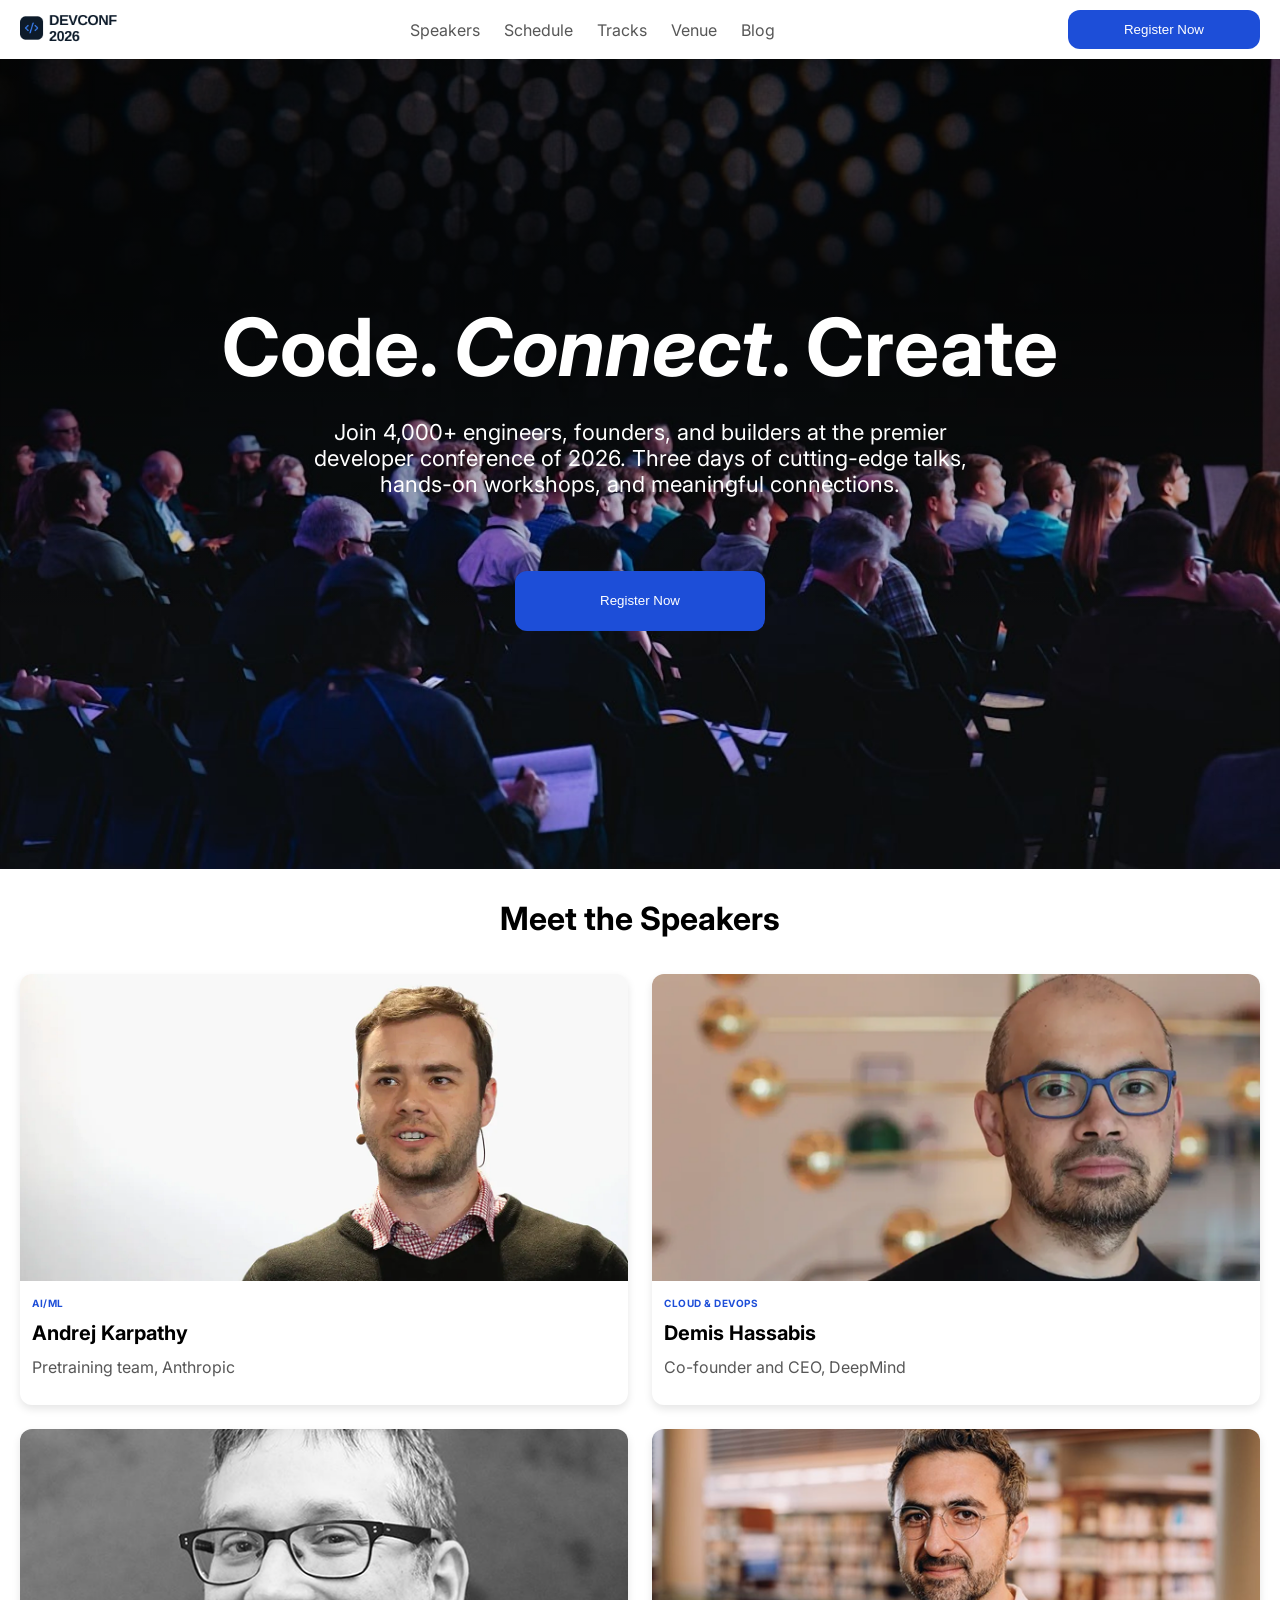
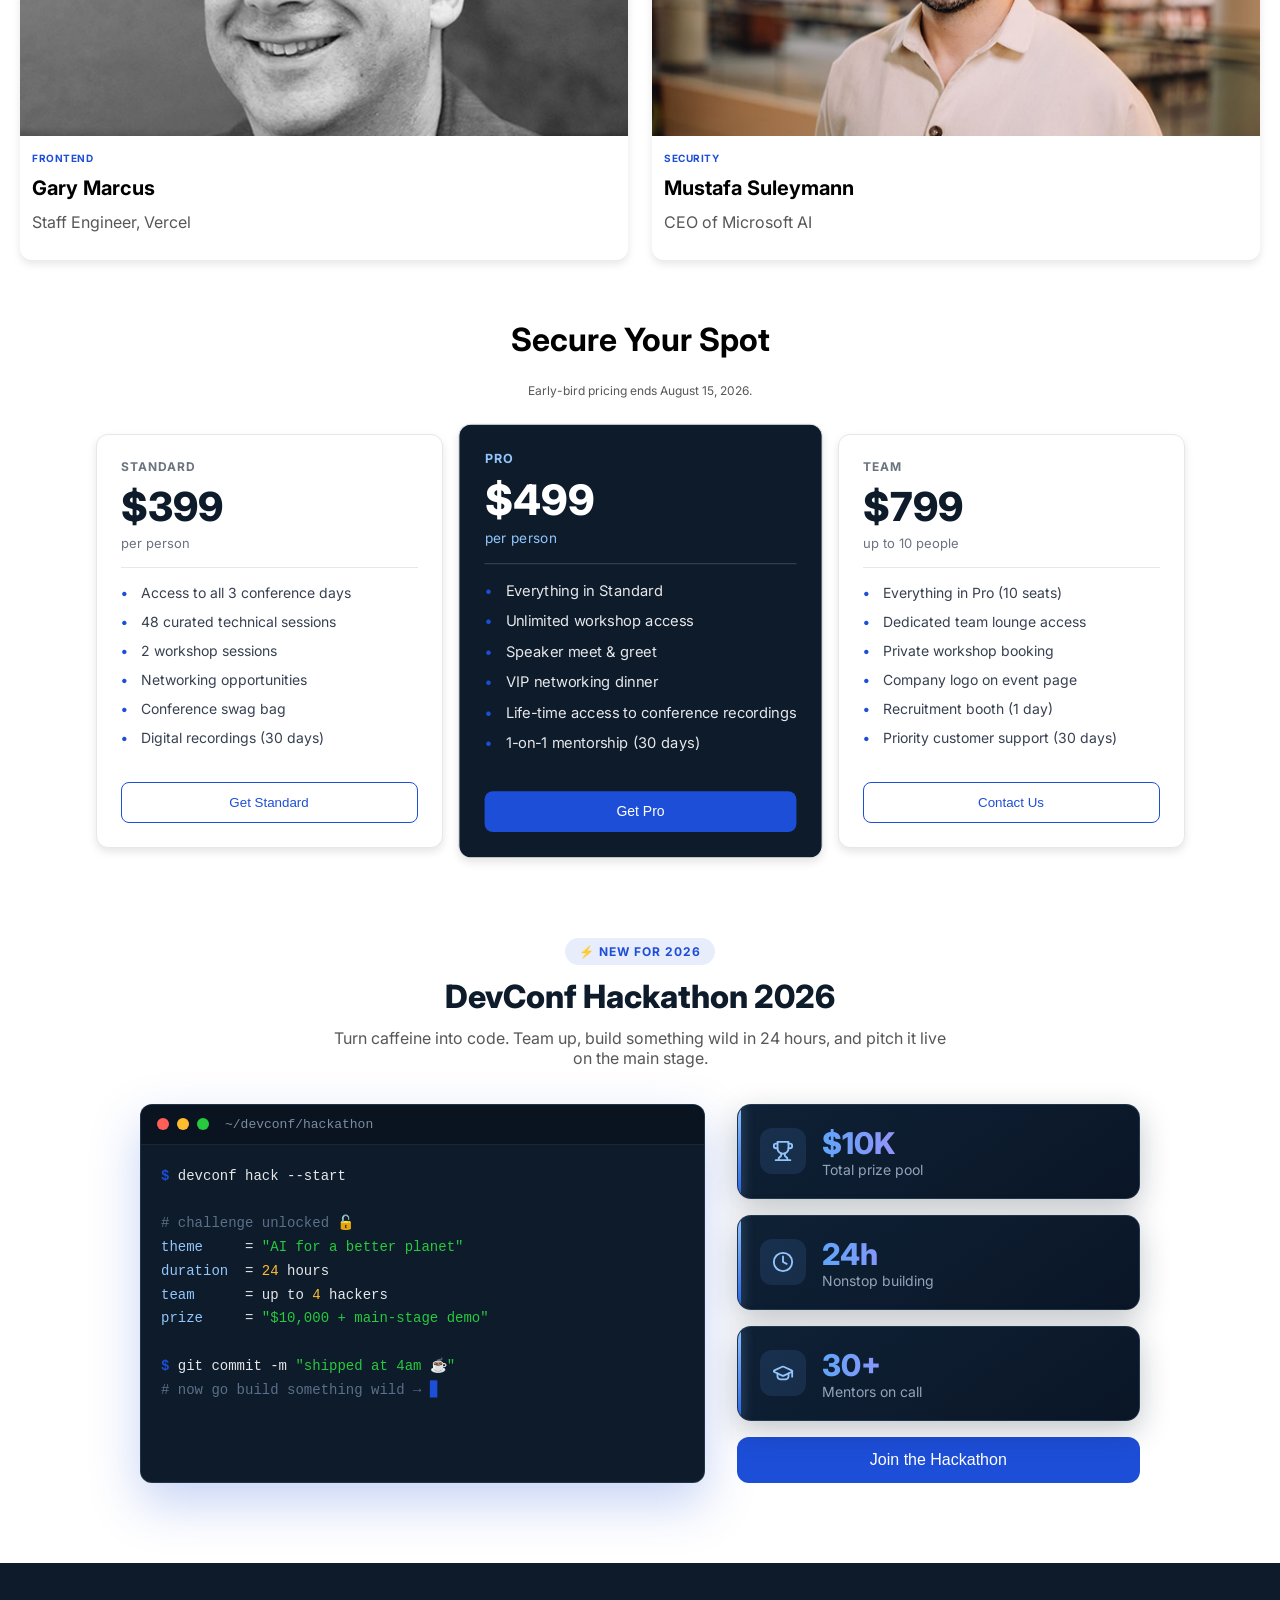
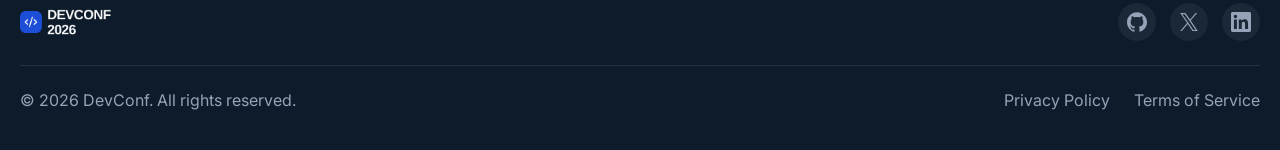
==== commit 816576c3: "updated footer with divider and logo" ====
--- a/index.html
+++ b/index.html
@@ -169,13 +169,30 @@
     </main>
 
     <footer class="site-footer">
-    <div class="footer-bar container">
-        <p class="copyright">© 2026 DevConf. All rights reserved.</p>
-        <div class="footer-links">
-            <a href="#">Privacy Policy</a>
-            <a href="#">Terms of Service</a>
+        <div class="container">
+            <div class="footer-top">
+                <img src="./assets/footer-logo.png" alt="DevConf 2026 logo" class="footer-logo">
+                <div class="socials">
+                    <a href="#" aria-label="GitHub">
+                        <svg width="20" height="20" viewBox="0 0 24 24" fill="currentColor"><path d="M12 .297c-6.63 0-12 5.373-12 12 0 5.303 3.438 9.8 8.205 11.385.6.113.82-.258.82-.577 0-.285-.01-1.04-.015-2.04-3.338.724-4.042-1.61-4.042-1.61C4.422 18.07 3.633 17.7 3.633 17.7c-1.087-.744.084-.729.084-.729 1.205.084 1.838 1.236 1.838 1.236 1.07 1.835 2.809 1.305 3.495.998.108-.776.417-1.305.76-1.605-2.665-.3-5.466-1.332-5.466-5.93 0-1.31.465-2.38 1.235-3.22-.135-.303-.54-1.523.105-3.176 0 0 1.005-.322 3.3 1.23.96-.267 1.98-.399 3-.405 1.02.006 2.04.138 3 .405 2.28-1.552 3.285-1.23 3.285-1.23.645 1.653.24 2.873.12 3.176.765.84 1.23 1.91 1.23 3.22 0 4.61-2.805 5.625-5.475 5.92.42.36.81 1.096.81 2.22 0 1.606-.015 2.896-.015 3.286 0 .315.21.69.825.57C20.565 22.092 24 17.592 24 12.297c0-6.627-5.373-12-12-12"/></svg>
+                    </a>
+                    <a href="#" aria-label="X (Twitter)">
+                        <svg width="18" height="18" viewBox="0 0 24 24" fill="currentColor"><path d="M14.234 10.162 22.977 0h-2.072l-7.591 8.824L7.251 0H.258l9.168 13.343L.258 24H2.33l8.016-9.318L16.749 24h6.993zm-2.837 3.299-.929-1.329L3.076 1.56h3.182l5.965 8.532.929 1.329 7.754 11.09h-3.182z"/></svg>
+                    </a>
+                    <a href="#" aria-label="LinkedIn">
+                        <svg width="20" height="20" viewBox="0 0 24 24" fill="currentColor"><path d="M20.447 20.452h-3.554v-5.569c0-1.328-.027-3.037-1.852-3.037-1.853 0-2.136 1.445-2.136 2.939v5.667H9.351V9h3.414v1.561h.046c.477-.9 1.637-1.85 3.37-1.85 3.601 0 4.267 2.37 4.267 5.455v6.286zM5.337 7.433c-1.144 0-2.063-.926-2.063-2.065 0-1.138.92-2.063 2.063-2.063 1.14 0 2.064.925 2.064 2.063 0 1.139-.925 2.065-2.064 2.065zm1.782 13.019H3.555V9h3.564v11.452zM22.225 0H1.771C.792 0 0 .774 0 1.729v20.542C0 23.227.792 24 1.771 24h20.451C23.2 24 24 23.227 24 22.271V1.729C24 .774 23.2 0 22.222 0h.003z"/></svg>
+                    </a>
+                </div>
+            </div>
+            <hr class="footer-divider">
+            <div class="footer-bar">
+                <p class="copyright">© 2026 DevConf. All rights reserved.</p>
+                <div class="footer-links">
+                    <a href="#">Privacy Policy</a>
+                    <a href="#">Terms of Service</a>
+                </div>
+            </div>
         </div>
-    </div>
     </footer>
 
 
--- a/style.css
+++ b/style.css
@@ -301,7 +301,7 @@
     flex-direction: column;
     align-items: center;
     text-align: center;
-    padding: 80px 20px;
+    padding: 30px 20px 80px;   /* small top padding on top of pricing's bottom gap */
     gap: 12px;
 }
 .hack-badge{
@@ -474,9 +474,45 @@
 /* footer section */
 
 .site-footer{
-    background: #0d1b2a;   
-    color: #94a3b8;       
-    padding: 32px 0;
+    background: #0d1b2a;
+    color: #94a3b8;
+    padding: 40px 0;
+}
+.footer-top{
+    display: flex;
+    justify-content: space-between;   /* logo left, socials right */
+    align-items: center;
+    flex-wrap: wrap;
+    gap: 16px;
+}
+.footer-logo{
+    height: 30px;
+    width: auto;
+}
+.socials{
+    display: flex;
+    gap: 14px;
+}
+.socials a{
+    display: flex;
+    align-items: center;
+    justify-content: center;
+    width: 38px;
+    height: 38px;
+    border-radius: 50%;
+    background: rgba(255, 255, 255, 0.06);
+    color: #94a3b8;
+    transition: background 0.3s ease, color 0.3s ease, transform 0.2s ease;
+}
+.socials a:hover{
+    background: #1d4ed8;
+    color: #ffffff;
+    transform: translateY(-2px);
+}
+.footer-divider{
+    border: none;
+    border-top: 1px solid rgba(255, 255, 255, 0.1);   /* faint line on dark */
+    margin: 24px 0;
 }
 .footer-bar{
     display: flex;
